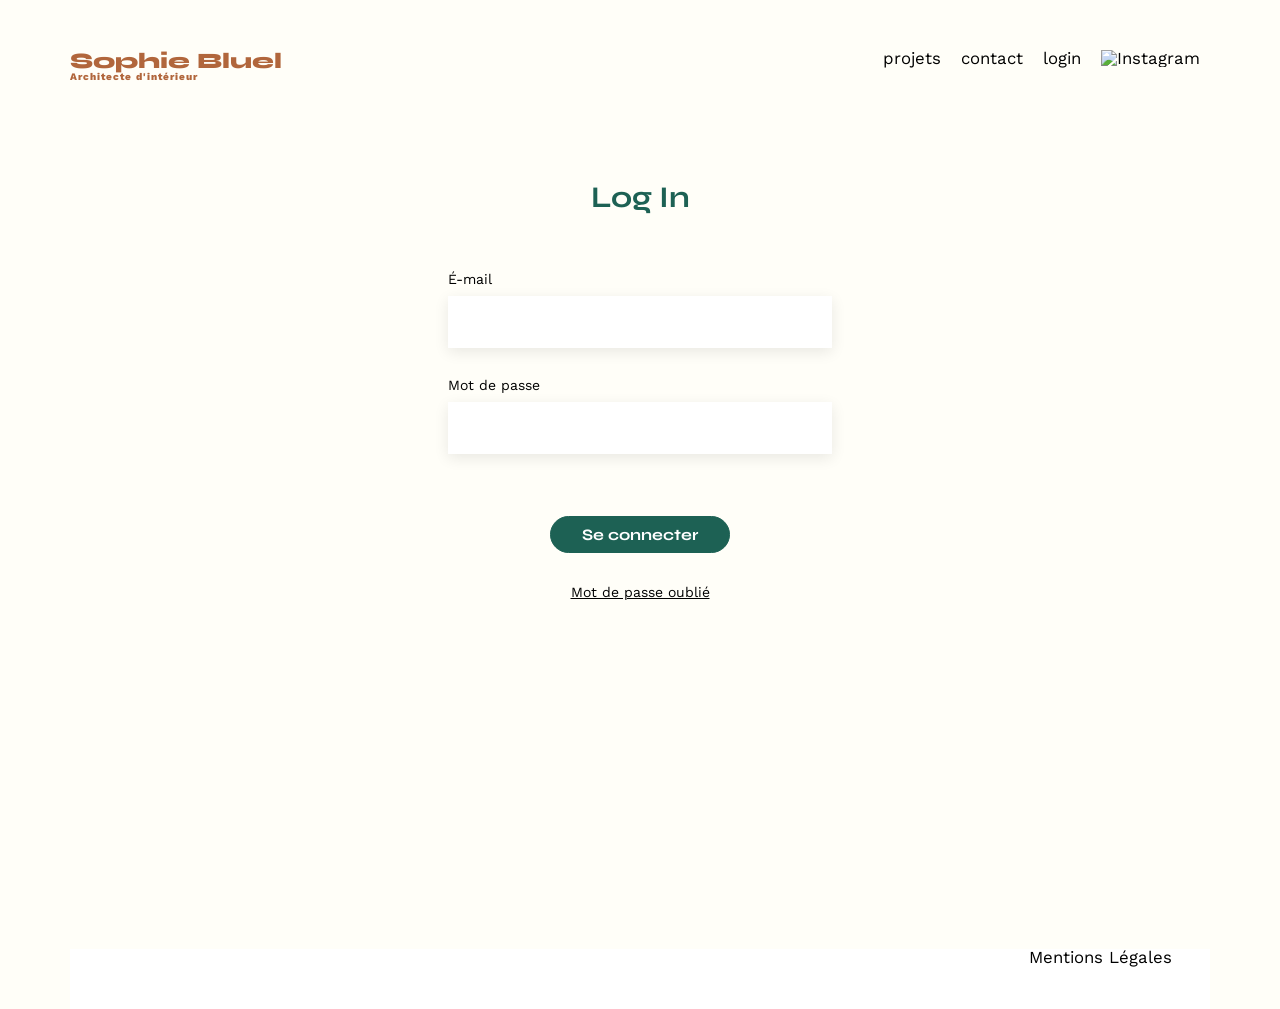
==== FrontEnd/login.html @ 3d1f8c01 "Commit #5 création de la page Login" ====
<!DOCTYPE html>
<html lang="fr">

<head>
    <meta charset="UTF-8">
    <title>Sophie Bluel - Architecte d'intérieur</title>
    <meta name="viewport" content="width=device-width, initial-scale=1.0">
    <link rel="preconnect" href="https://fonts.googleapis.com">
    <link rel="preconnect" href="https://fonts.gstatic.com" crossorigin>
    <link href="https://fonts.googleapis.com/css2?family=Syne:wght@700;800&family=Work+Sans&display=swap"
        rel="stylesheet">
    <meta name="description" content="">
    <link rel="stylesheet" href="./assets/style.css">
</head>

<body class="body-login">
    <header>
        <h1>Sophie Bluel <span>Architecte d'intérieur</span></h1>
        <nav>
            <ul>
                <li><a href="index.html">projets</a></li>
                <li><a href="index.html#contact">contact</a></li>
                <li><a href="login.html">login</a></li>
                <li><a href="https://www.instagram.com/?hl=fr"><img src="./assets/icons/instagram.png"
                            alt="Instagram"></a></li>
            </ul>
        </nav>
    </header>
    <section id="login">
        <h2>Log In</h2>
        <form action="#" method="post">
            <label for="email">É-mail</label>
            <input type="email" name="email" id="email" required>
            <p id="message-erreur"></p>
            <label for="password">Mot de passe</label>
            <input type="password" name="password" id="password" autocomplete="current-password" required>
            <p id="message-erreur2"></p>

            <button type="submit">Se connecter</button>
            <a href="#">Mot de passe oublié</a>
        </form>
    </section>
    <footer>
        <nav>
            <ul>
                <li>Mentions Légales</li>
            </ul>
        </nav>
    </footer>

</body>

</html>
---- FrontEnd/assets/style.css ----
/* http://meyerweb.com/eric/tools/css/reset/
   v2.0 | 20110126
   License: none (public domain)
*/

html,
body,
div,
span,
applet,
object,
iframe,
h1,
h2,
h3,
h4,
h5,
h6,
p,
blockquote,
pre,
a,
abbr,
acronym,
address,
big,
cite,
code,
del,
dfn,
em,
img,
ins,
kbd,
q,
s,
samp,
small,
strike,
strong,
sub,
sup,
tt,
var,
b,
u,
i,
center,
dl,
dt,
dd,
ol,
ul,
li,
fieldset,
form,
label,
legend,
table,
caption,
tbody,
tfoot,
thead,
tr,
th,
td,
article,
aside,
canvas,
details,
embed,
figure,
figcaption,
footer,
header,
hgroup,
menu,
nav,
output,
ruby,
section,
summary,
time,
mark,
audio,
video {
  margin: 0;
  padding: 0;
  border: 0;
  font-size: 100%;
  font: inherit;
  vertical-align: baseline;
}
/* HTML5 display-role reset for older browsers */
article,
aside,
details,
figcaption,
figure,
footer,
header,
hgroup,
menu,
nav,
section {
  display: block;
}
body {
  line-height: 1;
}
ol,
ul {
  list-style: none;
}
blockquote,
q {
  quotes: none;
}
blockquote:before,
blockquote:after,
q:before,
q:after {
  content: "";
  content: none;
}
table {
  border-collapse: collapse;
  border-spacing: 0;
}
/** end reset css**/
body {
  max-width: 1140px;
  margin: auto;
  font-family: "Work Sans";
  font-size: 14px;
}
header {
  display: flex;
  justify-content: space-between;
  margin: 50px 0;
}
section {
  margin: 50px 0;
}

h1 {
  display: flex;
  flex-direction: column;
  font-family: "Syne";
  font-size: 22px;
  font-weight: 800;
  color: #b1663c;
}

h1 > span {
  font-family: "Work Sans";
  font-size: 10px;
  letter-spacing: 0.1em;
}

h2 {
  font-family: "Syne";
  font-weight: 700;
  font-size: 30px;
  color: #1d6154;
}
nav ul {
  display: flex;
  align-items: center;
  list-style-type: none;
}
nav li {
  padding: 0 10px;
  font-size: 1.2em;
  row-gap: 44px;
}
nav img {
  height: 20px;
  width: 20px;
}

li:hover {
  color: #b1663c;
}
#introduction {
  display: flex;
  align-items: center;
}
#introduction figure {
  flex: 1;
}
#introduction img {
  display: block;
  margin: auto;
  width: 80%;
}

#introduction article {
  flex: 1;
}
#introduction h2 {
  margin-bottom: 1em;
}

#introduction p {
  margin-bottom: 0.5em;
}
#portfolio h2 {
  text-align: center;
  margin-bottom: 1em;
}
.gallery {
  width: 100%;
  display: grid;
  grid-template-columns: 1fr 1fr 1fr;
  grid-column-gap: 20px;
  grid-row-gap: 20px;
}

.gallery img {
  width: 100%;
}
#contact {
  width: 50%;
  margin: auto;
}
#contact > * {
  text-align: center;
}
#contact h2 {
  margin-bottom: 20px;
}
#contact form {
  text-align: left;
  margin-top: 30px;
  display: flex;
  flex-direction: column;
}

#contact input {
  height: 50px;
  font-size: 1.2em;
  border: none;
  box-shadow: 0px 4px 14px rgba(0, 0, 0, 0.09);
}
#contact label {
  margin: 2em 0 1em 0;
}
#contact textarea {
  border: none;
  box-shadow: 0px 4px 14px rgba(0, 0, 0, 0.09);
}

button[type="submit"] {
  font-family: "Syne";
  font-weight: 700;
  color: white;
  background-color: #1d6154;
  margin: 2em auto;
  width: 180px;
  text-align: center;
  border-radius: 60px;
}

footer nav ul {
  display: flex;
  justify-content: flex-end;
  margin: 2em;
}
/***************AJOUT*******************/
/******* filtre*******/
.filters {
  display: flex;
  flex-direction: row;
  justify-content: center;
  gap: 20px;
  padding-bottom: 40px;
  padding-top: 15px;
}
.filters button {
  border: solid 1px #1d6154;
  background-color: white;
  border-radius: 22px;
  color: #1d6154;
  font-size: 16px;
  font-weight: 700;
  padding: 8px 18px;
  font-family: "Syne";
}
.filters button:hover {
  cursor: pointer;
  color: white;
  background-color: #1d6154;
}
.filters button.selected {
  cursor: pointer;
  color: white;
  background-color: #1d6154;
}
a {
  color: black;
  text-decoration: none;
  font-weight: 400;
}
a:hover {
  cursor: pointer;
  font-weight: 600;
}
/************page login*******/
#login {
  display: flex;
  flex-direction: column;
  align-items: center;
}
#login form {
  display: flex;
  flex-direction: column;
}
#login input {
  border: none;
  box-shadow: 0px 4px 14px 0px #00000017;
  width: 380px;
  height: 50px;
  font-size: 25px;
  margin-bottom: 30px;
}
#login a {
  cursor: pointer;
  text-decoration: underline;
  align-self: center;
  margin-bottom: 300px;
}
#login button {
  border: solid 1px #1d6154;
  background-color: #1d6154;
  border-radius: 22px;
  color: white;
  font-size: 16px;
  font-weight: 700;
  padding: 8px 18px;
  font-family: "Syne";
  cursor: pointer;
}
#login h2 {
  padding-bottom: 60px;
}
#login label {
  margin-bottom: 10px;
}
.body-login {
  background-color: #fffef8;
  width: 100%;
}
.body-login header {
  margin-bottom: 100px;
}
.body-login footer {
  background-color: white;
  height: 60px;
  width: 100%;
}
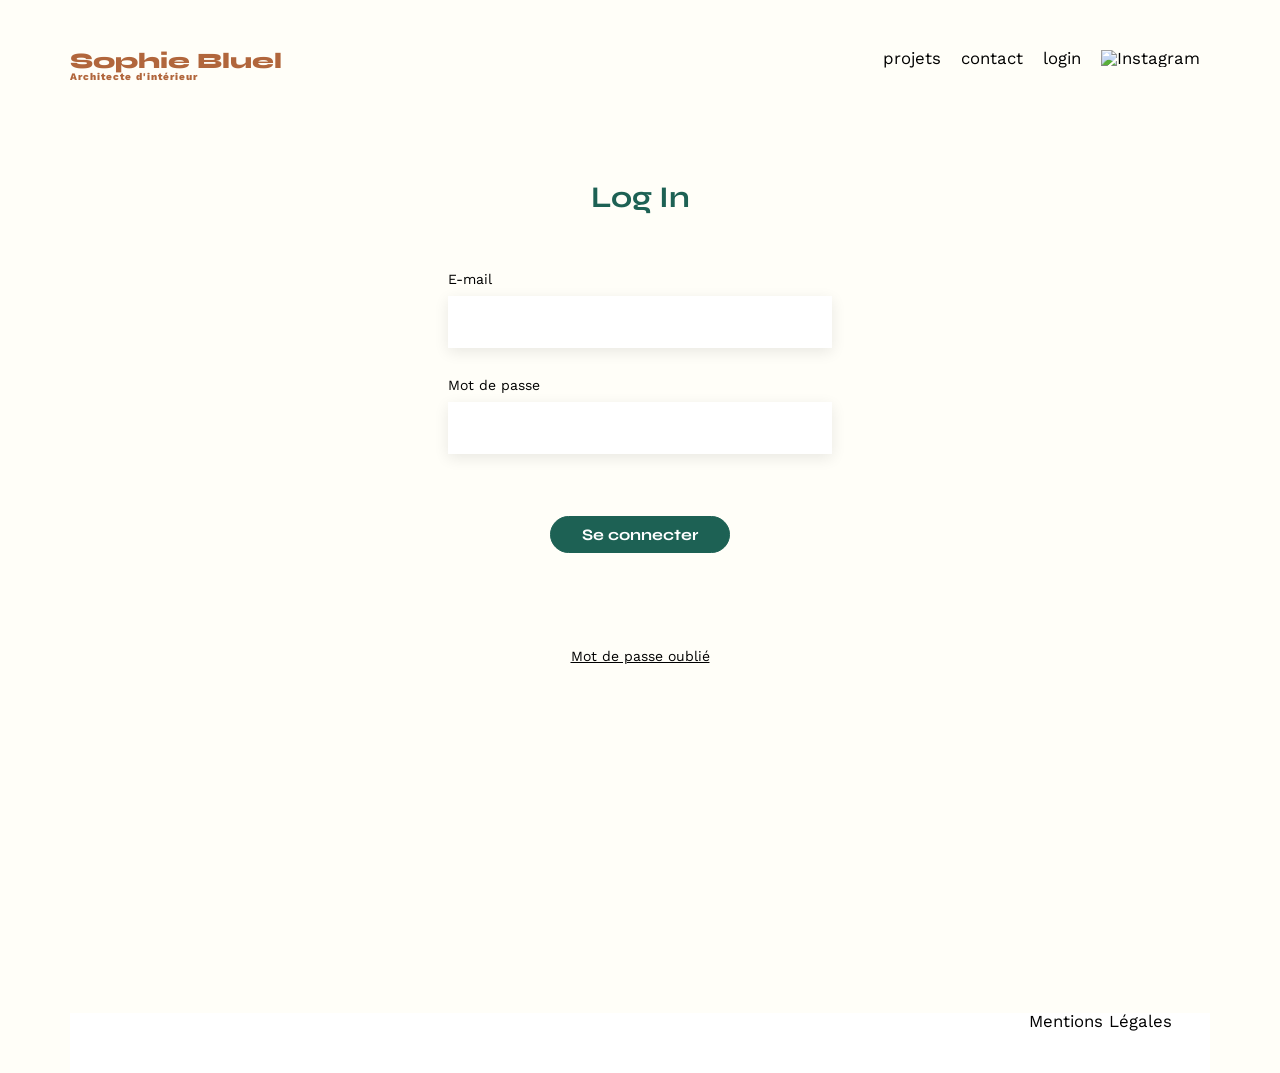
==== commit 8680d5a4: "Commits #6 page login fonctionel + generation elements utilisateur connecter ok" ====
--- a/FrontEnd/login.html
+++ b/FrontEnd/login.html
@@ -11,6 +11,8 @@
         rel="stylesheet">
     <meta name="description" content="">
     <link rel="stylesheet" href="./assets/style.css">
+    <script src="./assets/scripts/authentification.js" defer></script>
+    <script src="assets/scripts/connection.js" defer></script>
 </head>
 
 <body class="body-login">
@@ -28,15 +30,13 @@
     </header>
     <section id="login">
         <h2>Log In</h2>
-        <form action="#" method="post">
-            <label for="email">É-mail</label>
-            <input type="email" name="email" id="email" required>
-            <p id="message-erreur"></p>
+        <form action="#" method="post" novalidate>
+            <label for="email">E-mail</label>
+            <input type="email" name="email" id="email" pattern=".+@.+\..+" required>
             <label for="password">Mot de passe</label>
             <input type="password" name="password" id="password" autocomplete="current-password" required>
-            <p id="message-erreur2"></p>
-
             <button type="submit">Se connecter</button>
+            <p id="message-erreur-connexion" role="alert"></p>
             <a href="#">Mot de passe oublié</a>
         </form>
     </section>
--- a/FrontEnd/assets/style.css
+++ b/FrontEnd/assets/style.css
@@ -198,6 +198,10 @@
 #introduction article {
   flex: 1;
 }
+#introduction article p {
+  max-width: 404px;
+  margin: 20px 0;
+}
 #introduction h2 {
   margin-bottom: 1em;
 }
@@ -347,6 +351,27 @@
 #login label {
   margin-bottom: 10px;
 }
+#message-erreur-connexion {
+  min-height: 24px;
+  color: red;
+  font-size: 20px;
+  padding: 10px 0;
+  margin-bottom: 20px;
+  text-align: center;
+}
+.attention {
+  border: solid 1px black;
+  animation: attention 0.8s ease-in-out 3;
+}
+@keyframes attention {
+  0%,
+  100% {
+    opacity: 1;
+  }
+  50% {
+    opacity: 0.3;
+  }
+}
 .body-login {
   background-color: #fffef8;
   width: 100%;
@@ -359,3 +384,35 @@
   height: 60px;
   width: 100%;
 }
+/****** mode utilisateur connecter*******/
+/*mode-edition*/
+.mode-edition {
+  display: flex;
+  justify-content: center;
+  align-items: center;
+  width: 100%;
+  height: 60px;
+  background-color: black;
+  color: white;
+}
+.mode-edition img {
+  height: 16px;
+  width: 16px;
+  padding-right: 5px;
+}
+/*modifier*/
+.portfolio-title {
+  display: flex;
+  justify-content: center;
+  align-items: center;
+}
+.portfolio-title img,
+.portfolio-title p {
+  padding-bottom: 30px;
+}
+.portfolio-title h2 {
+  padding-right: 30px;
+}
+.portfolio-title img {
+  padding-right: 5px;
+}
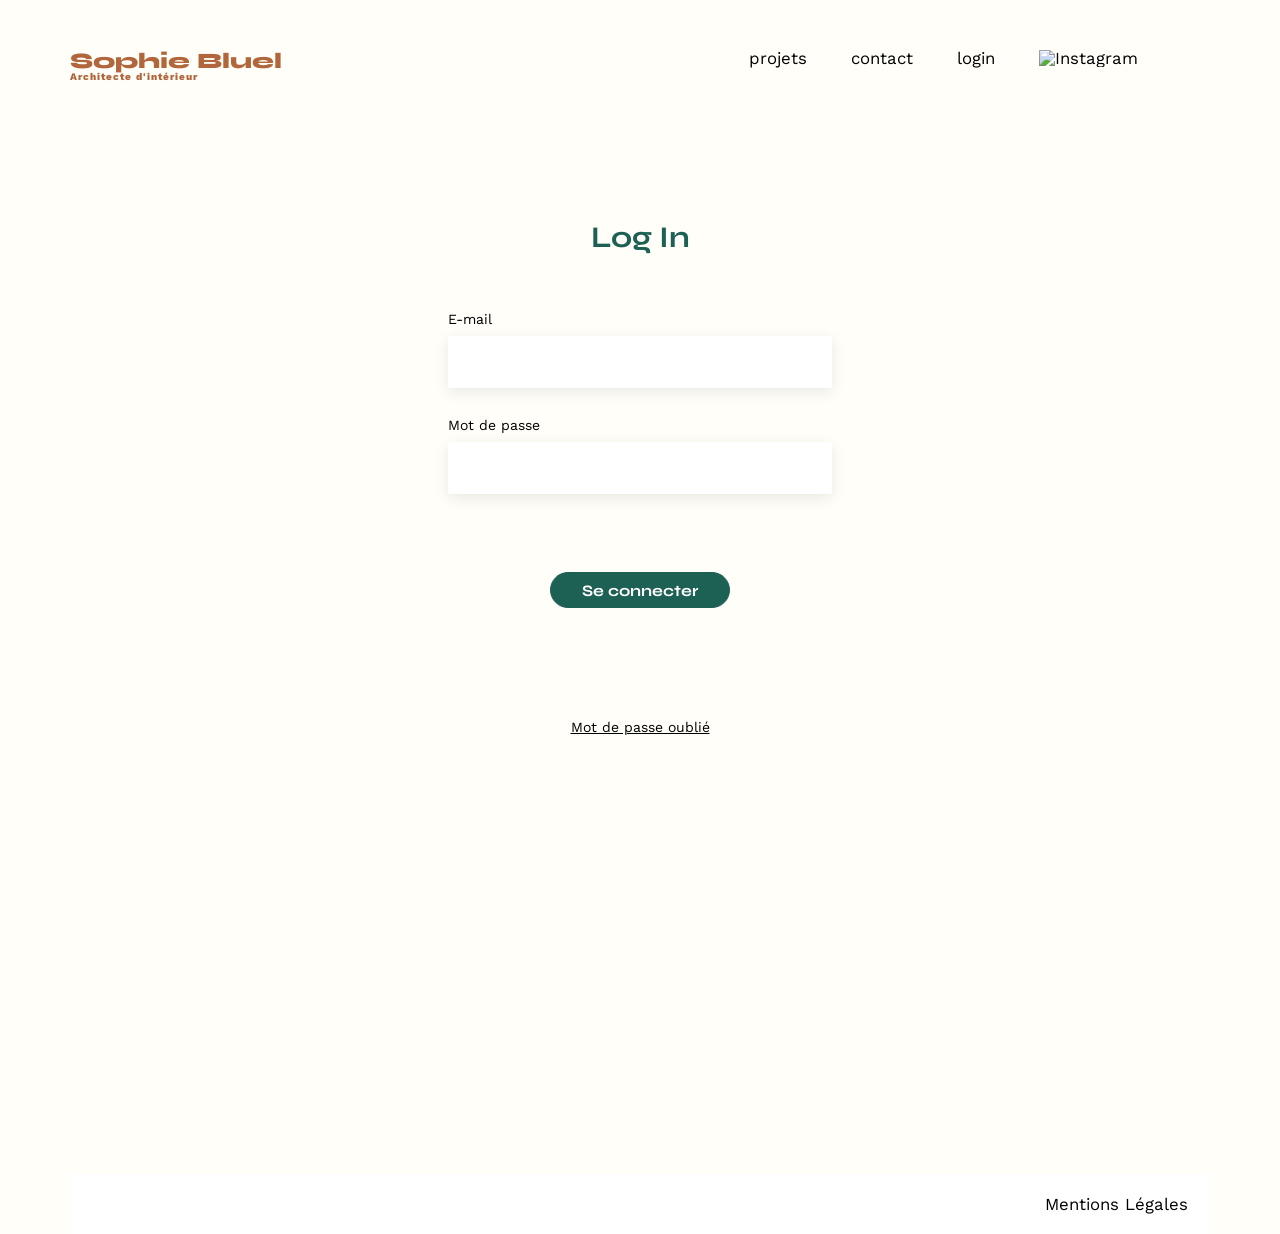
==== commit 7a4d74d0: "corection footer" ====
--- a/FrontEnd/login.html
+++ b/FrontEnd/login.html
@@ -18,7 +18,7 @@
 <body class="body-login">
     <header>
         <h1>Sophie Bluel <span>Architecte d'intérieur</span></h1>
-        <nav>
+        <nav aria-label="Navigation principale">
             <ul>
                 <li><a href="index.html">projets</a></li>
                 <li><a href="index.html#contact">contact</a></li>
@@ -41,7 +41,7 @@
         </form>
     </section>
     <footer>
-        <nav>
+        <nav aria-label="Liens légaux">
             <ul>
                 <li>Mentions Légales</li>
             </ul>
--- a/FrontEnd/assets/style.css
+++ b/FrontEnd/assets/style.css
@@ -107,6 +107,7 @@
 }
 body {
   line-height: 1;
+  background-color: #fffef8;
 }
 ol,
 ul {
@@ -139,8 +140,11 @@
   justify-content: space-between;
   margin: 50px 0;
 }
+header nav {
+  margin-right: 50px;
+}
 section {
-  margin: 50px 0;
+  margin: 140px 0;
 }
 
 h1 {
@@ -170,7 +174,7 @@
   list-style-type: none;
 }
 nav li {
-  padding: 0 10px;
+  padding: 0 22px;
   font-size: 1.2em;
   row-gap: 44px;
 }
@@ -260,8 +264,9 @@
   font-weight: 700;
   color: white;
   background-color: #1d6154;
-  margin: 2em auto;
+  margin: 3em auto;
   width: 180px;
+  height: 36px;
   text-align: center;
   border-radius: 60px;
 }
@@ -269,7 +274,10 @@
 footer nav ul {
   display: flex;
   justify-content: flex-end;
-  margin: 2em;
+  /*margin: 2em;*/
+  background-color: white;
+  width: 100%;
+  height: 60px;
 }
 /***************AJOUT*******************/
 /******* filtre*******/
@@ -278,7 +286,7 @@
   flex-direction: row;
   justify-content: center;
   gap: 20px;
-  padding-bottom: 40px;
+  padding-bottom: 50px;
   padding-top: 15px;
 }
 .filters button {
@@ -416,3 +424,214 @@
 .portfolio-title img {
   padding-right: 5px;
 }
+.portfolio-title p:hover {
+  cursor: pointer;
+}
+/**** modale *****/
+
+.overlay {
+  position: fixed;
+  inset: 0;
+  display: flex;
+  justify-content: center;
+  align-items: center;
+  background-color: rgba(0, 0, 0, 0.4);
+}
+.cache {
+  display: none;
+}
+
+.fermer-modale {
+  position: absolute;
+  top: 35px;
+  right: 35px;
+  background-color: transparent;
+  border-style: none;
+  cursor: pointer;
+}
+.modale {
+  position: relative;
+  width: 630px;
+  min-height: 688px;
+  height: auto;
+  border-radius: 10px;
+  background-color: white;
+  /*border-bottom: 1px solid gray;*/
+}
+.galerie {
+  display: grid;
+  grid-template-columns: repeat(5, 1fr);
+  grid-template-rows: repeat(3, 1fr);
+
+  margin: 0 105px;
+  gap: 30px 10px;
+  padding-bottom: 65px;
+  border-bottom: 1px solid #ccc;
+}
+
+.photo > img {
+  width: 100%;
+  aspect-ratio: 3 / 4;
+  object-fit: cover;
+}
+.photo button {
+  cursor: pointer;
+}
+.photo button img {
+  width: 17px;
+  height: 17px;
+}
+.photo {
+  position: relative;
+}
+
+.photo button {
+  position: absolute;
+  top: 4px;
+  right: 1.5px;
+  background-color: transparent;
+  border-style: none;
+}
+
+.modale h2 {
+  margin-top: 60px;
+  margin-bottom: 45px;
+  color: black;
+  font-weight: 400;
+  text-align: center;
+  font-family: "Work Sans";
+}
+.ajouter-photo {
+  border: solid 1px #1d6154;
+  background-color: #1d6154;
+  color: white;
+  border-radius: 22px;
+  font-family: "Syne";
+  font-size: 14px;
+  font-weight: 700;
+  padding: 10px 49px;
+  cursor: pointer;
+
+  display: flex;
+  margin: 35px auto 0;
+}
+/**** modale2 ****/
+.modale2 {
+  position: relative;
+  width: 630px;
+  min-height: 665px;
+  height: auto;
+  border-radius: 10px;
+  background-color: white;
+}
+.modale2 form {
+  display: flex;
+  flex-direction: column;
+  margin: 0 105px;
+}
+.retour-modale {
+  position: absolute;
+  top: 35px;
+  left: 35px;
+  background-color: transparent;
+  border-style: none;
+  cursor: pointer;
+}
+.modale2 form #photo {
+  width: 100%;
+  height: 170px;
+  margin-bottom: 30px;
+}
+.modale2 form label {
+  font-family: "Work Sans";
+  font-size: 14px;
+  font-weight: 500;
+  margin-bottom: 10px;
+}
+
+.modale2 form input,
+.modale2 form select {
+  border-style: none;
+  background-color: white;
+  box-shadow: 0px 4px 14px 0px #00000020;
+  height: 50px;
+}
+.modale2 form input[type="file"] {
+  display: none;
+}
+.modale2 input {
+  margin-bottom: 21px;
+}
+.zone-image {
+  display: flex;
+  flex-direction: column;
+  background-color: #e8f1f6;
+  justify-content: center;
+  align-items: center;
+  height: 170px;
+  margin-bottom: 30px;
+}
+.zone-image p {
+  font-size: 10px;
+  font-weight: 400;
+  font-family: "Work Sans";
+  gap: 7px;
+}
+.zone-image button {
+  height: 36px;
+  width: 173px;
+  color: white;
+  background-color: #cbd6dc;
+  color: #306685;
+  border-style: none;
+  border-radius: 50px;
+  margin-bottom: 7px;
+  cursor: pointer;
+  font-weight: 500;
+  font-family: "Work Sans";
+  font-size: 14px;
+}
+.zone-image img {
+  width: 76px;
+  height: 76px;
+  margin-bottom: 6px;
+}
+.zone-image .preview {
+  width: auto;
+  height: 100%;
+  object-fit: cover;
+  margin: 0;
+}
+.separation {
+  border-bottom: 1px solid grey;
+  padding: 20px 0 32px 0;
+}
+.disabled[type="submit"] {
+  height: 36px;
+  width: 237px;
+  color: white;
+  background-color: #a7a7a7;
+  font-weight: 700;
+  border-style: none;
+  margin-top: 35px;
+  font-family: "Syne";
+}
+.activated[type="submit"] {
+  border: solid 1px #1d6154;
+  background-color: #1d6154;
+  color: white;
+  font-family: "Syne";
+  font-size: 14px;
+  font-weight: 700;
+  width: 237px;
+  cursor: pointer;
+}
+.modale2 h2 {
+  color: black;
+  font-weight: 400;
+  text-align: center;
+  font-family: "Work Sans";
+  margin-top: 60px;
+  margin-bottom: 30px;
+  font-size: 26px;
+}
